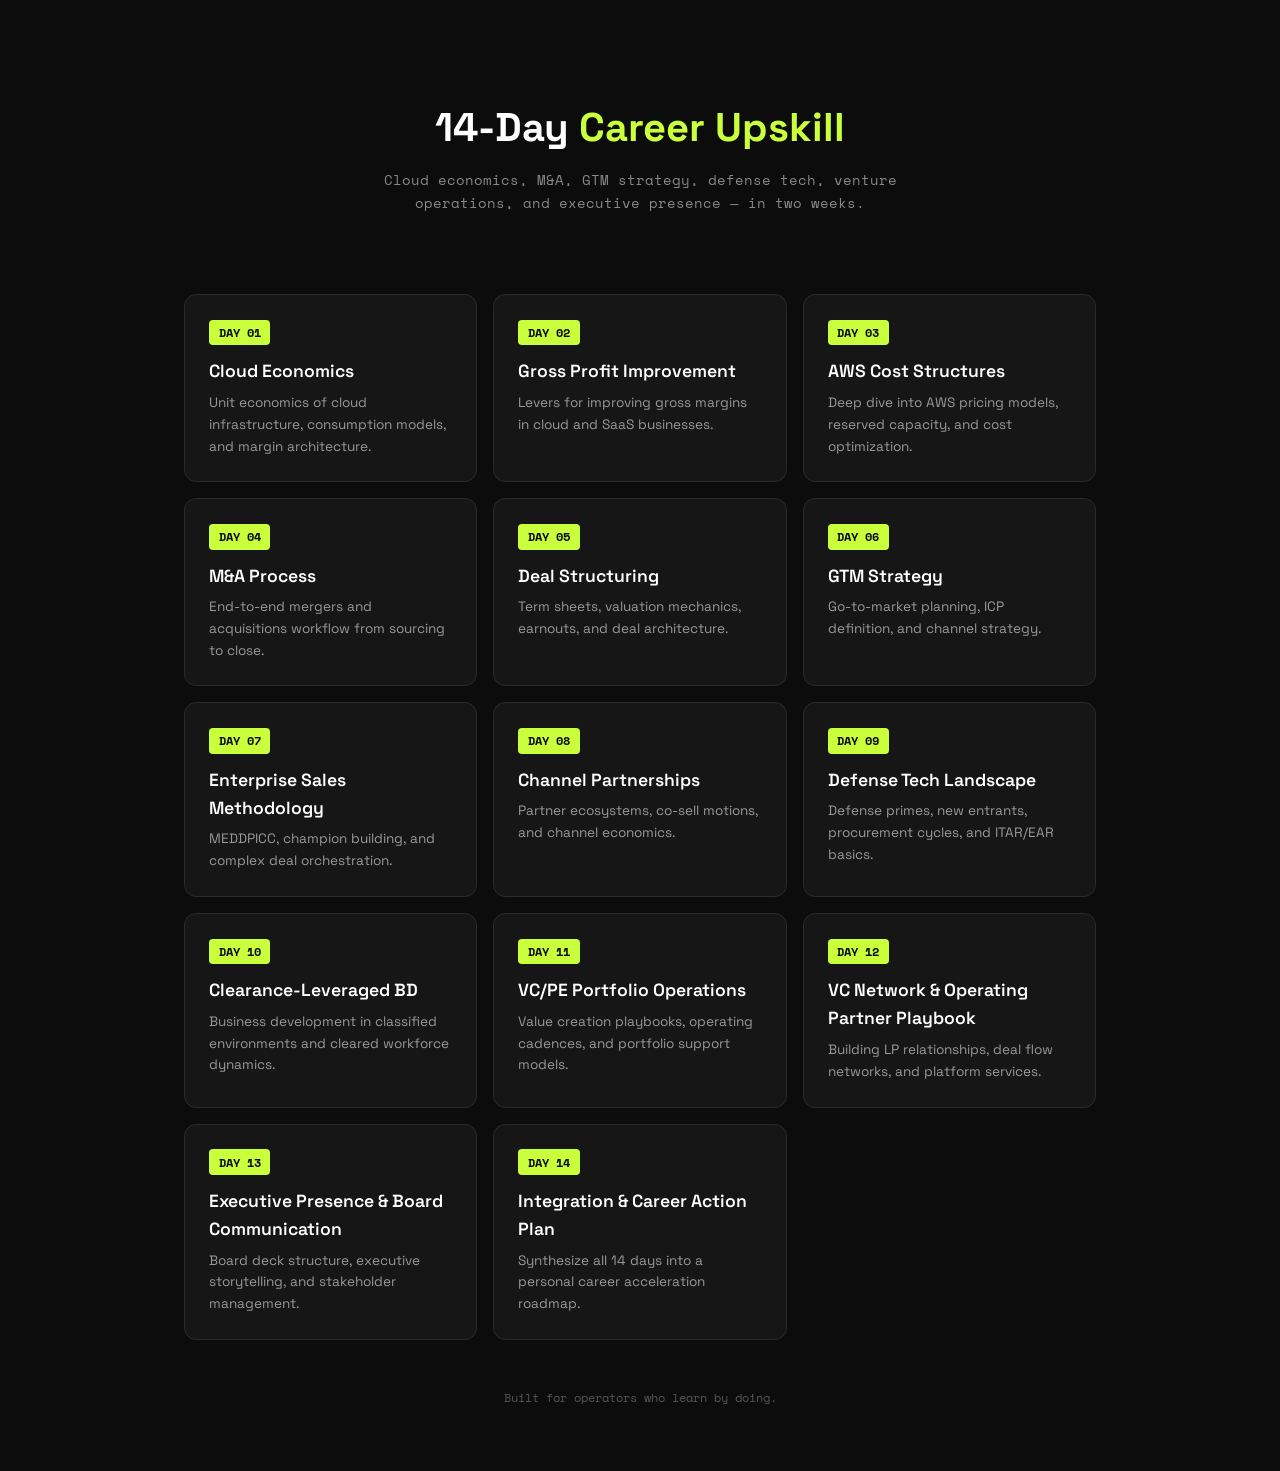
==== index.html @ c8cbfab1 "Add lesson HTML files 15 HTML files for the 14-day career upskill lesson site: index.html + day-01 t" ====
<!DOCTYPE html>
<html lang="en">
<head>
  <meta charset="UTF-8">
  <meta name="viewport" content="width=device-width, initial-scale=1.0">
  <title>14-Day Career Upskill Program</title>
  <link rel="preconnect" href="https://fonts.googleapis.com">
  <link rel="preconnect" href="https://fonts.gstatic.com" crossorigin>
  <link href="https://fonts.googleapis.com/css2?family=Space+Grotesk:wght@400;500;600;700&family=Space+Mono:wght@400;700&display=swap" rel="stylesheet">
  <style>
    *, *::before, *::after { box-sizing: border-box; margin: 0; padding: 0; }
    body { background: #0c0c0c; color: #e0e0e0; font-family: 'Space Grotesk', sans-serif; line-height: 1.6; min-height: 100vh; }
    .container { max-width: 960px; margin: 0 auto; padding: 2rem 1.5rem; }
    .hero { text-align: center; padding: 4rem 0 3rem; }
    .hero h1 { font-size: 2.5rem; font-weight: 700; color: #fff; margin-bottom: 0.5rem; }
    .hero .accent { color: #c9ff3b; }
    .hero p { font-family: 'Space Mono', monospace; font-size: 0.9rem; color: #888; max-width: 600px; margin: 0 auto; }
    .day-grid { display: grid; grid-template-columns: repeat(auto-fill, minmax(280px, 1fr)); gap: 1rem; margin-top: 2rem; }
    .day-card { background: #161616; border: 1px solid #2a2a2a; border-radius: 12px; padding: 1.5rem; transition: border-color 0.2s, transform 0.2s; text-decoration: none; color: inherit; display: block; }
    .day-card:hover { border-color: #c9ff3b; transform: translateY(-2px); }
    .day-badge { display: inline-block; font-family: 'Space Mono', monospace; font-size: 0.75rem; font-weight: 700; color: #0c0c0c; background: #c9ff3b; padding: 0.2rem 0.6rem; border-radius: 4px; margin-bottom: 0.75rem; }
    .day-card h2 { font-size: 1.1rem; font-weight: 600; color: #fff; margin-bottom: 0.4rem; }
    .day-card p { font-size: 0.85rem; color: #999; }
    .footer { text-align: center; padding: 3rem 0 2rem; font-family: 'Space Mono', monospace; font-size: 0.75rem; color: #555; }
  </style>
</head>
<body>
  <div class="container">
    <div class="hero">
      <h1>14-Day <span class="accent">Career Upskill</span></h1>
      <p>Cloud economics, M&A, GTM strategy, defense tech, venture operations, and executive presence — in two weeks.</p>
    </div>
    <div class="day-grid">
      <a href="day-01.html" class="day-card">
        <span class="day-badge">DAY 01</span>
        <h2>Cloud Economics</h2>
        <p>Unit economics of cloud infrastructure, consumption models, and margin architecture.</p>
      </a>
      <a href="day-02.html" class="day-card">
        <span class="day-badge">DAY 02</span>
        <h2>Gross Profit Improvement</h2>
        <p>Levers for improving gross margins in cloud and SaaS businesses.</p>
      </a>
      <a href="day-03.html" class="day-card">
        <span class="day-badge">DAY 03</span>
        <h2>AWS Cost Structures</h2>
        <p>Deep dive into AWS pricing models, reserved capacity, and cost optimization.</p>
      </a>
      <a href="day-04.html" class="day-card">
        <span class="day-badge">DAY 04</span>
        <h2>M&A Process</h2>
        <p>End-to-end mergers and acquisitions workflow from sourcing to close.</p>
      </a>
      <a href="day-05.html" class="day-card">
        <span class="day-badge">DAY 05</span>
        <h2>Deal Structuring</h2>
        <p>Term sheets, valuation mechanics, earnouts, and deal architecture.</p>
      </a>
      <a href="day-06.html" class="day-card">
        <span class="day-badge">DAY 06</span>
        <h2>GTM Strategy</h2>
        <p>Go-to-market planning, ICP definition, and channel strategy.</p>
      </a>
      <a href="day-07.html" class="day-card">
        <span class="day-badge">DAY 07</span>
        <h2>Enterprise Sales Methodology</h2>
        <p>MEDDPICC, champion building, and complex deal orchestration.</p>
      </a>
      <a href="day-08.html" class="day-card">
        <span class="day-badge">DAY 08</span>
        <h2>Channel Partnerships</h2>
        <p>Partner ecosystems, co-sell motions, and channel economics.</p>
      </a>
      <a href="day-09.html" class="day-card">
        <span class="day-badge">DAY 09</span>
        <h2>Defense Tech Landscape</h2>
        <p>Defense primes, new entrants, procurement cycles, and ITAR/EAR basics.</p>
      </a>
      <a href="day-10.html" class="day-card">
        <span class="day-badge">DAY 10</span>
        <h2>Clearance-Leveraged BD</h2>
        <p>Business development in classified environments and cleared workforce dynamics.</p>
      </a>
      <a href="day-11.html" class="day-card">
        <span class="day-badge">DAY 11</span>
        <h2>VC/PE Portfolio Operations</h2>
        <p>Value creation playbooks, operating cadences, and portfolio support models.</p>
      </a>
      <a href="day-12.html" class="day-card">
        <span class="day-badge">DAY 12</span>
        <h2>VC Network & Operating Partner Playbook</h2>
        <p>Building LP relationships, deal flow networks, and platform services.</p>
      </a>
      <a href="day-13.html" class="day-card">
        <span class="day-badge">DAY 13</span>
        <h2>Executive Presence & Board Communication</h2>
        <p>Board deck structure, executive storytelling, and stakeholder management.</p>
      </a>
      <a href="day-14.html" class="day-card">
        <span class="day-badge">DAY 14</span>
        <h2>Integration & Career Action Plan</h2>
        <p>Synthesize all 14 days into a personal career acceleration roadmap.</p>
      </a>
    </div>
    <div class="footer">Built for operators who learn by doing.</div>
  </div>
</body>
</html>
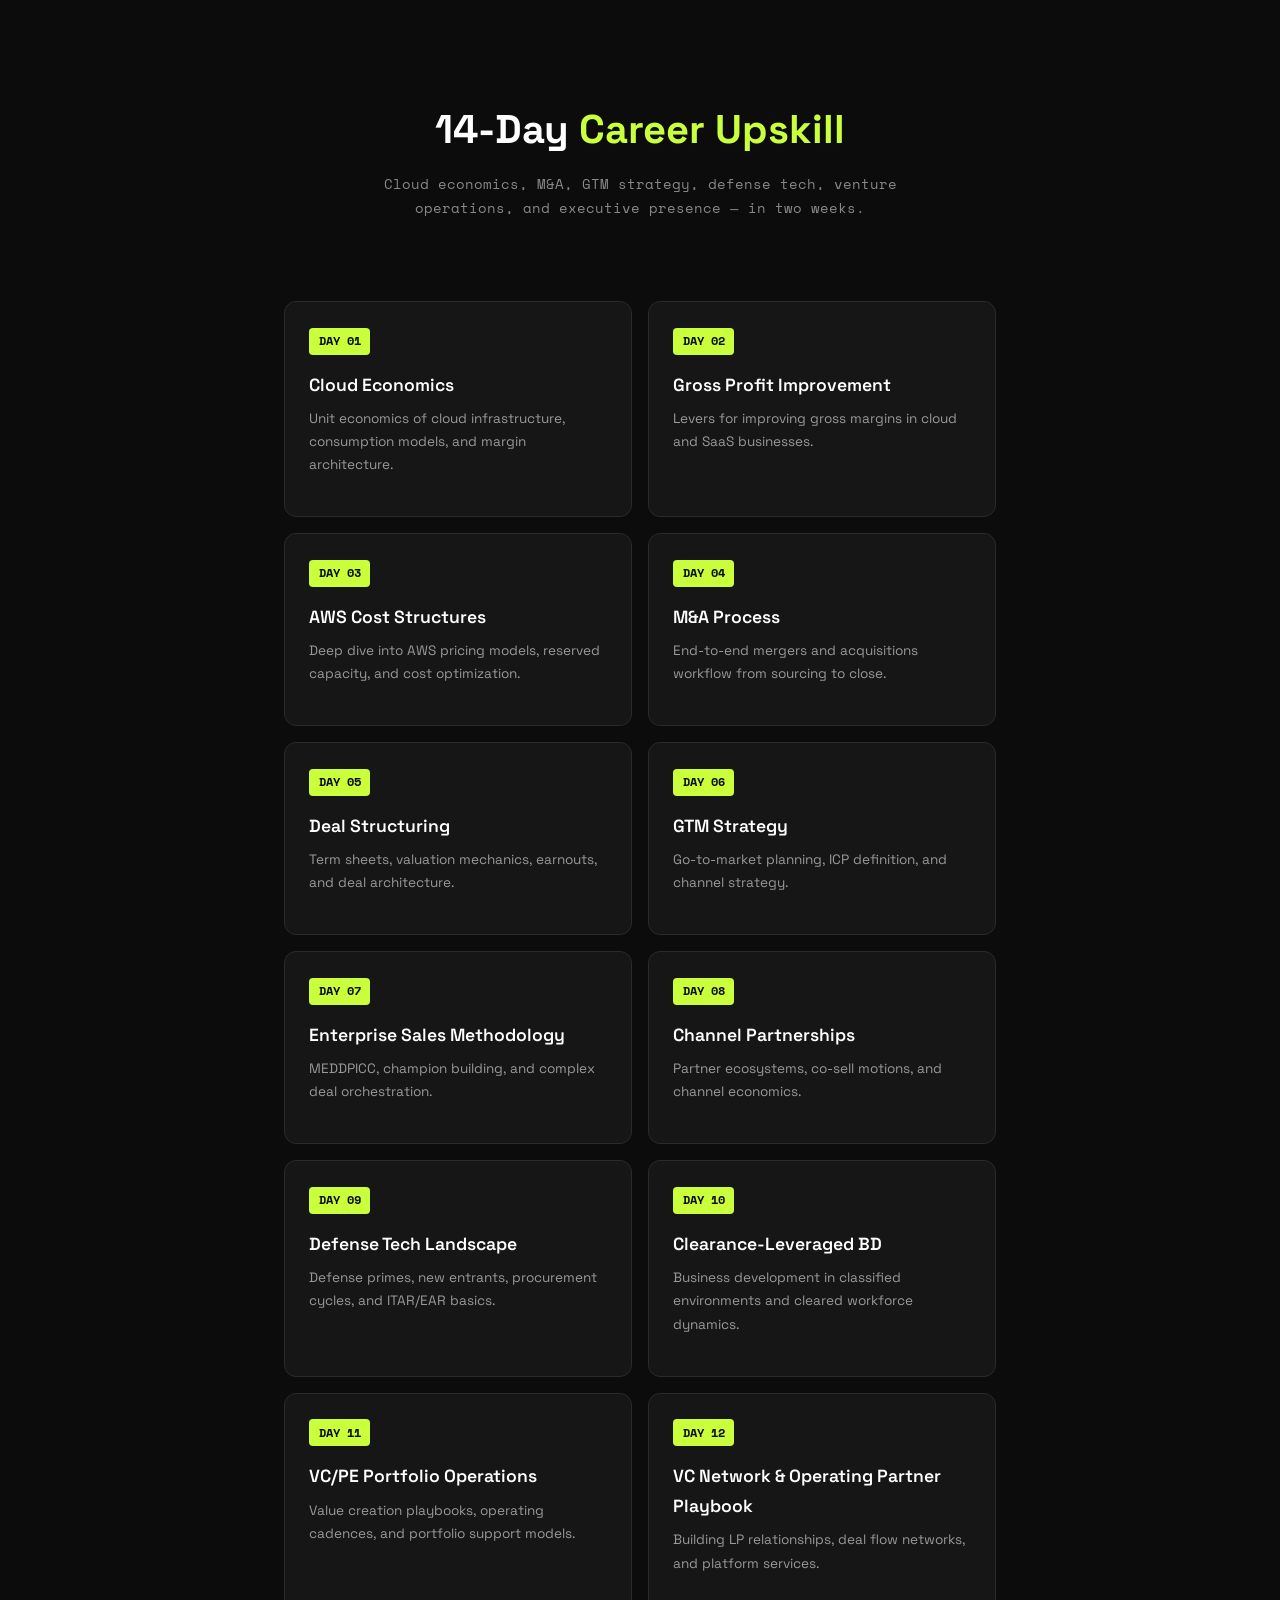
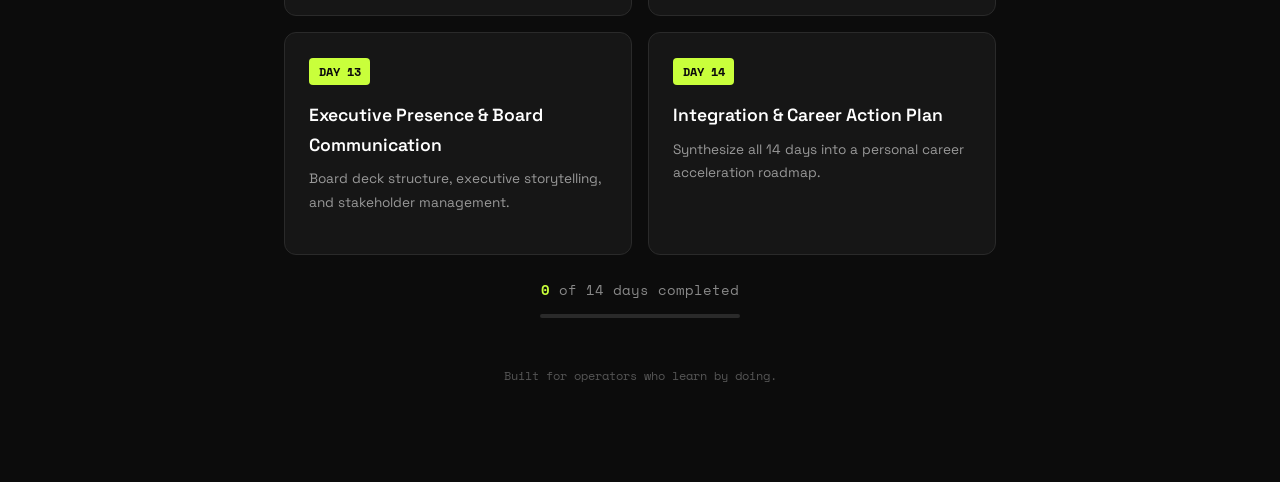
==== commit 5a081087: "Improve site: shared CSS, progress tracking, keyboard nav, OG tags - Extract inline styles to shared" ====
--- a/index.html
+++ b/index.html
@@ -4,27 +4,18 @@
   <meta charset="UTF-8">
   <meta name="viewport" content="width=device-width, initial-scale=1.0">
   <title>14-Day Career Upskill Program</title>
+  <meta name="description" content="Cloud economics, M&A, GTM strategy, defense tech, venture operations, and executive presence — in two weeks.">
+  <meta property="og:title" content="14-Day Career Upskill Program">
+  <meta property="og:description" content="Cloud economics, M&A, GTM strategy, defense tech, venture operations, and executive presence — in two weeks.">
+  <meta property="og:type" content="website">
+  <link rel="icon" href="favicon.svg" type="image/svg+xml">
   <link rel="preconnect" href="https://fonts.googleapis.com">
   <link rel="preconnect" href="https://fonts.gstatic.com" crossorigin>
   <link href="https://fonts.googleapis.com/css2?family=Space+Grotesk:wght@400;500;600;700&family=Space+Mono:wght@400;700&display=swap" rel="stylesheet">
-  <style>
-    *, *::before, *::after { box-sizing: border-box; margin: 0; padding: 0; }
-    body { background: #0c0c0c; color: #e0e0e0; font-family: 'Space Grotesk', sans-serif; line-height: 1.6; min-height: 100vh; }
-    .container { max-width: 960px; margin: 0 auto; padding: 2rem 1.5rem; }
-    .hero { text-align: center; padding: 4rem 0 3rem; }
-    .hero h1 { font-size: 2.5rem; font-weight: 700; color: #fff; margin-bottom: 0.5rem; }
-    .hero .accent { color: #c9ff3b; }
-    .hero p { font-family: 'Space Mono', monospace; font-size: 0.9rem; color: #888; max-width: 600px; margin: 0 auto; }
-    .day-grid { display: grid; grid-template-columns: repeat(auto-fill, minmax(280px, 1fr)); gap: 1rem; margin-top: 2rem; }
-    .day-card { background: #161616; border: 1px solid #2a2a2a; border-radius: 12px; padding: 1.5rem; transition: border-color 0.2s, transform 0.2s; text-decoration: none; color: inherit; display: block; }
-    .day-card:hover { border-color: #c9ff3b; transform: translateY(-2px); }
-    .day-badge { display: inline-block; font-family: 'Space Mono', monospace; font-size: 0.75rem; font-weight: 700; color: #0c0c0c; background: #c9ff3b; padding: 0.2rem 0.6rem; border-radius: 4px; margin-bottom: 0.75rem; }
-    .day-card h2 { font-size: 1.1rem; font-weight: 600; color: #fff; margin-bottom: 0.4rem; }
-    .day-card p { font-size: 0.85rem; color: #999; }
-    .footer { text-align: center; padding: 3rem 0 2rem; font-family: 'Space Mono', monospace; font-size: 0.75rem; color: #555; }
-  </style>
+  <link rel="stylesheet" href="styles.css">
 </head>
 <body>
+
   <div class="container">
     <div class="hero">
       <h1>14-Day <span class="accent">Career Upskill</span></h1>
@@ -32,77 +23,97 @@
     </div>
     <div class="day-grid">
       <a href="day-01.html" class="day-card">
+        <span class="check-mark">&#10003;</span>
         <span class="day-badge">DAY 01</span>
         <h2>Cloud Economics</h2>
         <p>Unit economics of cloud infrastructure, consumption models, and margin architecture.</p>
       </a>
       <a href="day-02.html" class="day-card">
+        <span class="check-mark">&#10003;</span>
         <span class="day-badge">DAY 02</span>
         <h2>Gross Profit Improvement</h2>
         <p>Levers for improving gross margins in cloud and SaaS businesses.</p>
       </a>
       <a href="day-03.html" class="day-card">
+        <span class="check-mark">&#10003;</span>
         <span class="day-badge">DAY 03</span>
         <h2>AWS Cost Structures</h2>
         <p>Deep dive into AWS pricing models, reserved capacity, and cost optimization.</p>
       </a>
       <a href="day-04.html" class="day-card">
+        <span class="check-mark">&#10003;</span>
         <span class="day-badge">DAY 04</span>
         <h2>M&A Process</h2>
         <p>End-to-end mergers and acquisitions workflow from sourcing to close.</p>
       </a>
       <a href="day-05.html" class="day-card">
+        <span class="check-mark">&#10003;</span>
         <span class="day-badge">DAY 05</span>
         <h2>Deal Structuring</h2>
         <p>Term sheets, valuation mechanics, earnouts, and deal architecture.</p>
       </a>
       <a href="day-06.html" class="day-card">
+        <span class="check-mark">&#10003;</span>
         <span class="day-badge">DAY 06</span>
         <h2>GTM Strategy</h2>
         <p>Go-to-market planning, ICP definition, and channel strategy.</p>
       </a>
       <a href="day-07.html" class="day-card">
+        <span class="check-mark">&#10003;</span>
         <span class="day-badge">DAY 07</span>
         <h2>Enterprise Sales Methodology</h2>
         <p>MEDDPICC, champion building, and complex deal orchestration.</p>
       </a>
       <a href="day-08.html" class="day-card">
+        <span class="check-mark">&#10003;</span>
         <span class="day-badge">DAY 08</span>
         <h2>Channel Partnerships</h2>
         <p>Partner ecosystems, co-sell motions, and channel economics.</p>
       </a>
       <a href="day-09.html" class="day-card">
+        <span class="check-mark">&#10003;</span>
         <span class="day-badge">DAY 09</span>
         <h2>Defense Tech Landscape</h2>
         <p>Defense primes, new entrants, procurement cycles, and ITAR/EAR basics.</p>
       </a>
       <a href="day-10.html" class="day-card">
+        <span class="check-mark">&#10003;</span>
         <span class="day-badge">DAY 10</span>
         <h2>Clearance-Leveraged BD</h2>
         <p>Business development in classified environments and cleared workforce dynamics.</p>
       </a>
       <a href="day-11.html" class="day-card">
+        <span class="check-mark">&#10003;</span>
         <span class="day-badge">DAY 11</span>
         <h2>VC/PE Portfolio Operations</h2>
         <p>Value creation playbooks, operating cadences, and portfolio support models.</p>
       </a>
       <a href="day-12.html" class="day-card">
+        <span class="check-mark">&#10003;</span>
         <span class="day-badge">DAY 12</span>
         <h2>VC Network & Operating Partner Playbook</h2>
         <p>Building LP relationships, deal flow networks, and platform services.</p>
       </a>
       <a href="day-13.html" class="day-card">
+        <span class="check-mark">&#10003;</span>
         <span class="day-badge">DAY 13</span>
         <h2>Executive Presence & Board Communication</h2>
         <p>Board deck structure, executive storytelling, and stakeholder management.</p>
       </a>
       <a href="day-14.html" class="day-card">
+        <span class="check-mark">&#10003;</span>
         <span class="day-badge">DAY 14</span>
         <h2>Integration & Career Action Plan</h2>
         <p>Synthesize all 14 days into a personal career acceleration roadmap.</p>
       </a>
     </div>
+        <div class="progress-summary">
+      <span class="count">0</span> of 14 days completed
+      <div class="progress-bar-index"><div class="fill" style="width:0%"></div></div>
+    </div>
     <div class="footer">Built for operators who learn by doing.</div>
   </div>
+
+  <script src="app.js"></script>
 </body>
 </html>
--- a/styles.css
+++ b/styles.css
@@ -0,0 +1,292 @@
+/* ===== Reset & Base ===== */
+*, *::before, *::after { box-sizing: border-box; margin: 0; padding: 0; }
+html { scroll-behavior: smooth; }
+body {
+  background: #0c0c0c;
+  color: #e0e0e0;
+  font-family: 'Space Grotesk', sans-serif;
+  line-height: 1.7;
+  min-height: 100vh;
+  -webkit-font-smoothing: antialiased;
+  -moz-osx-font-smoothing: grayscale;
+}
+
+/* ===== Layout ===== */
+.container { max-width: 760px; margin: 0 auto; padding: 2rem 1.5rem 4rem; }
+.container--wide { max-width: 960px; }
+
+/* ===== Index Page ===== */
+.hero { text-align: center; padding: 4rem 0 3rem; }
+.hero h1 { font-size: 2.5rem; font-weight: 700; color: #fff; margin-bottom: 0.5rem; }
+.hero .accent { color: #c9ff3b; }
+.hero p { font-family: 'Space Mono', monospace; font-size: 0.9rem; color: #888; max-width: 600px; margin: 0 auto; }
+
+.day-grid {
+  display: grid;
+  grid-template-columns: repeat(auto-fill, minmax(280px, 1fr));
+  gap: 1rem;
+  margin-top: 2rem;
+}
+
+.day-card {
+  background: #161616;
+  border: 1px solid #2a2a2a;
+  border-radius: 12px;
+  padding: 1.5rem;
+  transition: border-color 0.2s, transform 0.2s, box-shadow 0.2s;
+  text-decoration: none;
+  color: inherit;
+  display: block;
+  position: relative;
+}
+.day-card:hover {
+  border-color: #c9ff3b;
+  transform: translateY(-2px);
+  box-shadow: 0 4px 20px rgba(201, 255, 59, 0.08);
+}
+.day-card.completed { border-color: #2f9e44; }
+.day-card.completed .day-badge { background: #2f9e44; }
+.day-card .check-mark {
+  position: absolute;
+  top: 1rem;
+  right: 1rem;
+  width: 22px;
+  height: 22px;
+  border-radius: 50%;
+  background: #2f9e44;
+  color: #fff;
+  font-size: 0.75rem;
+  display: none;
+  align-items: center;
+  justify-content: center;
+  font-weight: 700;
+}
+.day-card.completed .check-mark { display: flex; }
+
+.day-card h2 { font-size: 1.1rem; font-weight: 600; color: #fff; margin-bottom: 0.4rem; }
+.day-card p { font-size: 0.85rem; color: #999; }
+
+.progress-summary {
+  text-align: center;
+  font-family: 'Space Mono', monospace;
+  font-size: 0.85rem;
+  color: #888;
+  margin-top: 1.5rem;
+}
+.progress-summary .count { color: #c9ff3b; font-weight: 700; }
+.progress-summary .progress-bar-index {
+  width: 200px;
+  height: 4px;
+  background: #2a2a2a;
+  border-radius: 2px;
+  margin: 0.75rem auto 0;
+  overflow: hidden;
+}
+.progress-summary .progress-bar-index .fill {
+  height: 100%;
+  background: #c9ff3b;
+  border-radius: 2px;
+  transition: width 0.5s ease;
+}
+
+.footer {
+  text-align: center;
+  padding: 3rem 0 2rem;
+  font-family: 'Space Mono', monospace;
+  font-size: 0.75rem;
+  color: #555;
+}
+
+/* ===== Lesson Pages ===== */
+header { margin-bottom: 2.5rem; }
+
+.day-badge {
+  display: inline-block;
+  font-family: 'Space Mono', monospace;
+  font-size: 0.75rem;
+  font-weight: 700;
+  color: #0c0c0c;
+  background: #c9ff3b;
+  padding: 0.2rem 0.6rem;
+  border-radius: 4px;
+  margin-bottom: 1rem;
+}
+
+h1 { font-size: 2rem; font-weight: 700; color: #fff; margin-bottom: 0.5rem; }
+.subtitle { font-family: 'Space Mono', monospace; font-size: 0.85rem; color: #888; }
+
+.progress-bar { width: 100%; height: 4px; background: #2a2a2a; border-radius: 2px; margin: 1.5rem 0; }
+.progress-fill { height: 100%; background: #c9ff3b; border-radius: 2px; transition: width 0.3s ease; }
+
+.back-link {
+  display: inline-block;
+  font-family: 'Space Mono', monospace;
+  font-size: 0.8rem;
+  color: #888;
+  text-decoration: none;
+  margin-bottom: 1.5rem;
+  transition: color 0.2s;
+}
+.back-link:hover { color: #c9ff3b; }
+
+/* ===== Content ===== */
+section { margin-bottom: 2.5rem; }
+section h2 {
+  font-size: 1.4rem;
+  font-weight: 600;
+  color: #fff;
+  margin-bottom: 1rem;
+  border-bottom: 1px solid #2a2a2a;
+  padding-bottom: 0.5rem;
+}
+section h3 {
+  font-size: 1.1rem;
+  font-weight: 600;
+  color: #c9ff3b;
+  margin: 1.5rem 0 0.75rem;
+}
+p { margin-bottom: 1rem; font-size: 0.95rem; }
+ul, ol { margin: 0.5rem 0 1rem 1.5rem; font-size: 0.95rem; }
+li { margin-bottom: 0.4rem; }
+strong { color: #fff; }
+
+.key-term { color: #c9ff3b; font-weight: 600; }
+
+.callout {
+  background: #161616;
+  border-left: 3px solid #c9ff3b;
+  padding: 1rem 1.25rem;
+  margin: 1.5rem 0;
+  border-radius: 0 8px 8px 0;
+  font-size: 0.9rem;
+}
+
+code {
+  font-family: 'Space Mono', monospace;
+  background: #1a1a1a;
+  padding: 0.15rem 0.4rem;
+  border-radius: 4px;
+  font-size: 0.85rem;
+  color: #c9ff3b;
+}
+
+/* ===== Tables ===== */
+.table-wrapper { overflow-x: auto; -webkit-overflow-scrolling: touch; }
+table { width: 100%; border-collapse: collapse; margin: 1rem 0; font-size: 0.9rem; }
+th, td { padding: 0.6rem 0.8rem; text-align: left; border-bottom: 1px solid #2a2a2a; }
+th {
+  color: #c9ff3b;
+  font-family: 'Space Mono', monospace;
+  font-size: 0.8rem;
+  text-transform: uppercase;
+  white-space: nowrap;
+}
+
+/* ===== Objectives & Self-Check ===== */
+.objectives, .self-check {
+  background: #161616;
+  border: 1px solid #2a2a2a;
+  border-radius: 10px;
+  padding: 1.5rem;
+}
+.objectives { margin-bottom: 2.5rem; }
+.self-check { margin: 2.5rem 0; }
+
+.objectives h2, .self-check h2 {
+  font-size: 0.85rem;
+  font-family: 'Space Mono', monospace;
+  color: #c9ff3b;
+  text-transform: uppercase;
+  letter-spacing: 0.05em;
+  margin-bottom: 0.75rem;
+  border-bottom: none;
+  padding-bottom: 0;
+}
+
+.objectives ul { list-style: none; margin-left: 0; }
+.objectives li { padding: 0.3rem 0; padding-left: 1.2rem; position: relative; font-size: 0.95rem; }
+.objectives li::before { content: '\2192'; position: absolute; left: 0; color: #c9ff3b; }
+
+.self-check ol { margin-left: 1.2rem; }
+.self-check li { margin-bottom: 0.6rem; font-size: 0.95rem; }
+
+/* ===== Lesson Navigation ===== */
+nav.lesson-nav {
+  display: flex;
+  justify-content: space-between;
+  align-items: center;
+  padding-top: 2rem;
+  border-top: 1px solid #2a2a2a;
+  margin-top: 3rem;
+}
+nav.lesson-nav a {
+  font-family: 'Space Mono', monospace;
+  font-size: 0.85rem;
+  color: #c9ff3b;
+  text-decoration: none;
+  transition: opacity 0.2s;
+}
+nav.lesson-nav a:hover { opacity: 0.8; }
+nav.lesson-nav .disabled { color: #555; pointer-events: none; }
+
+/* ===== Mark Complete Button ===== */
+.mark-complete-wrapper { text-align: center; margin: 2rem 0 0.5rem; }
+.mark-complete-btn {
+  font-family: 'Space Mono', monospace;
+  font-size: 0.85rem;
+  font-weight: 700;
+  color: #0c0c0c;
+  background: #c9ff3b;
+  border: none;
+  padding: 0.6rem 1.5rem;
+  border-radius: 6px;
+  cursor: pointer;
+  transition: opacity 0.2s, transform 0.1s;
+}
+.mark-complete-btn:hover { opacity: 0.9; }
+.mark-complete-btn:active { transform: scale(0.98); }
+.mark-complete-btn.completed { background: #2f9e44; color: #fff; cursor: default; }
+
+/* ===== Keyboard Nav Hint ===== */
+.keyboard-hint {
+  text-align: center;
+  font-family: 'Space Mono', monospace;
+  font-size: 0.7rem;
+  color: #444;
+  margin-top: 0.75rem;
+}
+.keyboard-hint kbd {
+  display: inline-block;
+  padding: 0.1rem 0.35rem;
+  border: 1px solid #333;
+  border-radius: 3px;
+  background: #1a1a1a;
+  color: #666;
+  font-family: 'Space Mono', monospace;
+  font-size: 0.7rem;
+}
+
+/* ===== Responsive ===== */
+@media (max-width: 640px) {
+  .container { padding: 1.25rem 1rem 3rem; }
+  .hero { padding: 2.5rem 0 2rem; }
+  .hero h1 { font-size: 1.8rem; }
+  h1 { font-size: 1.6rem; }
+  section h2 { font-size: 1.2rem; }
+  .day-grid { grid-template-columns: 1fr; }
+  table { font-size: 0.8rem; }
+  th, td { padding: 0.4rem 0.5rem; }
+  nav.lesson-nav { font-size: 0.8rem; }
+  .keyboard-hint { display: none; }
+}
+
+/* ===== Print ===== */
+@media print {
+  body { background: #fff; color: #000; }
+  .back-link, nav.lesson-nav, .mark-complete-wrapper, .keyboard-hint, .progress-bar { display: none; }
+  .day-badge { background: #000; color: #fff; -webkit-print-color-adjust: exact; print-color-adjust: exact; }
+  .callout { border-left-color: #000; background: #f5f5f5; }
+  .objectives, .self-check { background: #f5f5f5; border-color: #ccc; }
+  .objectives h2, .self-check h2, section h3, .key-term, th { color: #000; }
+  a { color: #000; text-decoration: underline; }
+}
